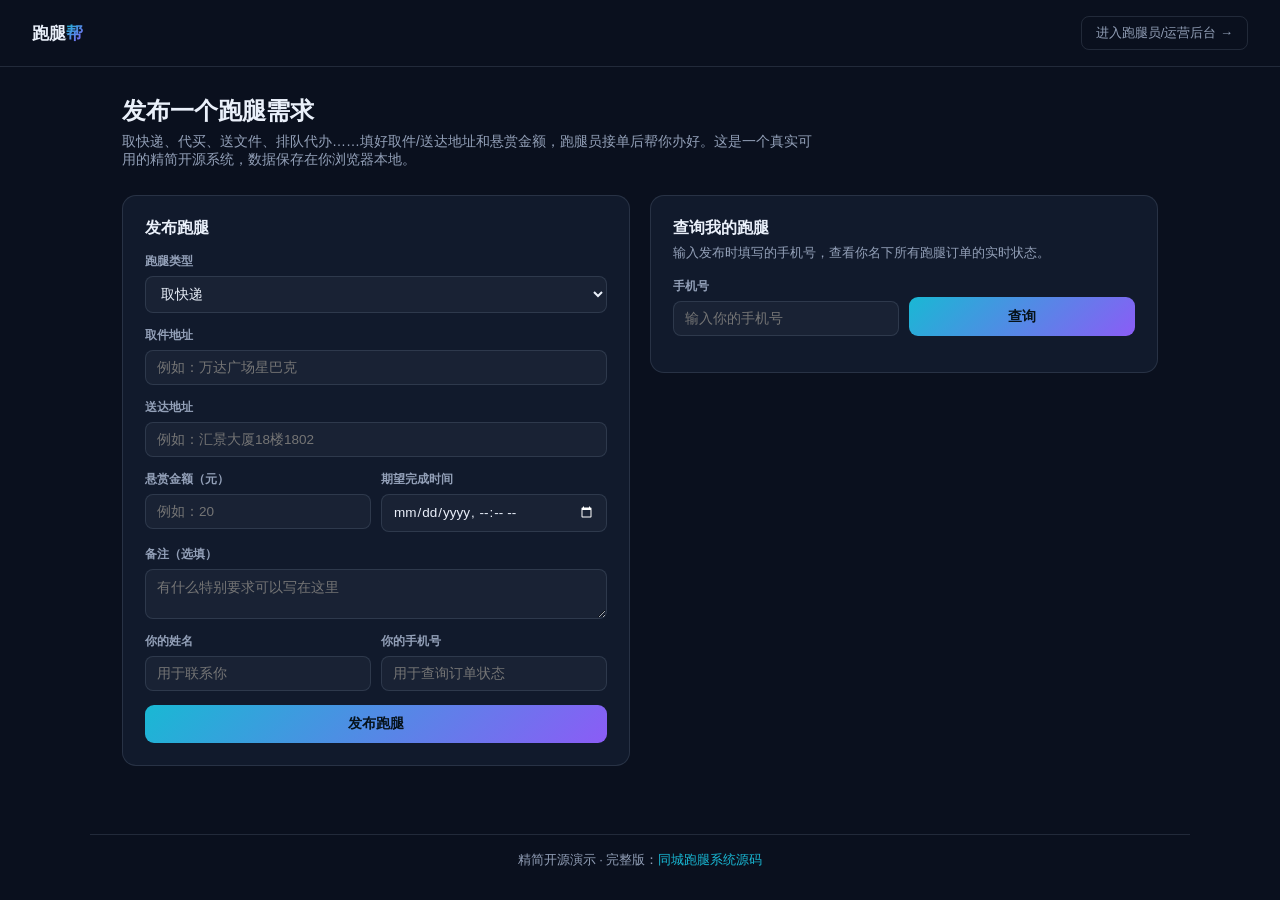
==== index.html @ 441fe1d3 "Initial commit: functional local errand-running order system (customer + ops console)" ====
<!DOCTYPE html>
<html lang="zh-CN">
<head>
<meta charset="UTF-8">
<meta name="viewport" content="width=device-width, initial-scale=1.0">
<title>同城跑腿平台（精简开源版）</title>
<meta name="description" content="免费开源的同城跑腿系统精简版：发布跑腿订单（取快递/代买/送文件/排队代办）、按手机号查询订单状态，后台跑腿员接单派送与结算看板，真实增删改查功能，纯前端+localStorage实现，可作为学习或二次开发起点。">
<link rel="stylesheet" href="style.css">
</head>
<body>
  <header class="topbar">
    <div class="brand">跑腿<span class="accent">帮</span></div>
    <a href="admin.html" class="nav-link">进入跑腿员/运营后台 →</a>
  </header>

  <main class="container">
    <div class="page-head">
      <h1>发布一个跑腿需求</h1>
      <p>取快递、代买、送文件、排队代办……填好取件/送达地址和悬赏金额，跑腿员接单后帮你办好。这是一个真实可用的精简开源系统，数据保存在你浏览器本地。</p>
    </div>

    <div class="grid-2">
      <section class="panel">
        <h2>发布跑腿</h2>
        <div id="postMsg"></div>
        <form id="postForm" novalidate>
          <div class="field">
            <label>跑腿类型</label>
            <select id="typeInput" required>
              <option value="取快递">取快递</option>
              <option value="代买">代买</option>
              <option value="送文件">送文件</option>
              <option value="排队代办">排队代办</option>
              <option value="其他">其他</option>
            </select>
          </div>
          <div class="field">
            <label>取件地址</label>
            <input id="pickupInput" type="text" required placeholder="例如：万达广场星巴克">
          </div>
          <div class="field">
            <label>送达地址</label>
            <input id="dropoffInput" type="text" required placeholder="例如：汇景大厦18楼1802">
          </div>
          <div class="field-row">
            <div class="field">
              <label>悬赏金额（元）</label>
              <input id="rewardInput" type="number" min="1" step="1" required placeholder="例如：20">
            </div>
            <div class="field">
              <label>期望完成时间</label>
              <input id="deadlineInput" type="datetime-local" required>
            </div>
          </div>
          <div class="field">
            <label>备注（选填）</label>
            <textarea id="notesInput" rows="2" placeholder="有什么特别要求可以写在这里"></textarea>
          </div>
          <div class="field-row">
            <div class="field">
              <label>你的姓名</label>
              <input id="customerNameInput" type="text" required placeholder="用于联系你">
            </div>
            <div class="field">
              <label>你的手机号</label>
              <input id="customerPhoneInput" type="tel" required placeholder="用于查询订单状态">
            </div>
          </div>
          <button type="submit" class="btn btn-primary btn-block">发布跑腿</button>
        </form>
      </section>

      <section class="panel">
        <h2>查询我的跑腿</h2>
        <p class="sub">输入发布时填写的手机号，查看你名下所有跑腿订单的实时状态。</p>
        <div class="field-row" style="align-items:flex-end">
          <div class="field" style="margin-bottom:0">
            <label>手机号</label>
            <input id="lookupPhoneInput" type="tel" placeholder="输入你的手机号">
          </div>
          <button id="btnLookup" class="btn btn-primary" style="height:39px">查询</button>
        </div>
        <div id="lookupMsg"></div>
        <div id="myErrands" class="errand-list"></div>
      </section>
    </div>
  </main>

  <script src="data.js"></script>
  <script src="script.js"></script>

<footer style="margin:40px auto 16px;max-width:1100px;padding:16px 20px 0;border-top:1px solid var(--line,rgba(147,160,184,.18));text-align:center;color:var(--muted,#93A0B8);font-size:13px">精简开源演示 &middot; 完整版：<a href="https://inzyxuashop.com/paotui-yuanma.html" target="_blank" rel="noopener" style="color:var(--cyan,#19B8D4);text-decoration:none">同城跑腿系统源码</a></footer>
</body>
</html>
---- style.css ----
:root{--ink:#0A101E;--surface:#111a2c;--surface2:#16223a;--line:rgba(147,160,184,.18);--muted:#93A0B8;--text:#EAF0FA;--cyan:#19B8D4;--violet:#8B5CF6;--green:#3ED598;--red:#F87171;--amber:#F59E0B;--radius:14px;color-scheme:dark}
*{box-sizing:border-box}
body{margin:0;background:var(--ink);color:var(--text);font-family:-apple-system,BlinkMacSystemFont,"Segoe UI","PingFang SC","Microsoft YaHei",sans-serif;min-height:100vh}
a{color:inherit;text-decoration:none}

.topbar{display:flex;align-items:center;justify-content:space-between;padding:16px 32px;border-bottom:1px solid var(--line)}
.brand{font-size:17px;font-weight:700}
.brand .accent{background:linear-gradient(135deg,var(--cyan),var(--violet));-webkit-background-clip:text;background-clip:text;color:transparent}
.nav-link{font-size:13px;color:var(--muted);border:1px solid var(--line);padding:7px 14px;border-radius:8px}
.nav-link:hover{border-color:var(--cyan);color:var(--text)}

.container{max-width:1100px;margin:0 auto;padding:28px 32px}
.page-head h1{font-size:24px;font-weight:700;margin:0 0 6px}
.page-head p{color:var(--muted);font-size:14px;margin:0 0 26px;max-width:700px}

.grid-2{display:grid;grid-template-columns:1fr 1fr;gap:20px;align-items:start}
.panel{background:var(--surface);border:1px solid var(--line);border-radius:var(--radius);padding:22px}
.panel h2{margin:0 0 14px;font-size:16px}
.panel .sub{color:var(--muted);font-size:12.5px;margin:-8px 0 16px}

.section-title{font-size:15px;font-weight:700;margin:0 0 12px}

.field{display:flex;flex-direction:column;gap:6px;margin-bottom:14px}
.field label{font-size:12px;color:var(--muted);font-weight:600}
.field input,.field select,.field textarea{background:rgba(147,160,184,.06);border:1px solid var(--line);border-radius:8px;padding:9px 11px;color:var(--text);font-family:inherit;font-size:13.5px;outline:none;width:100%}
.field input:focus,.field select:focus,.field textarea:focus{border-color:var(--cyan)}
.field-row{display:grid;grid-template-columns:1fr 1fr;gap:10px}

.btn{font-family:inherit;font-size:13.5px;font-weight:600;padding:10px 18px;border-radius:9px;border:1px solid var(--line);background:transparent;color:var(--text);cursor:pointer}
.btn:hover{border-color:var(--cyan)}
.btn-primary{background:linear-gradient(135deg,var(--cyan),var(--violet));border:none;color:#06121A}
.btn-block{width:100%}
.btn-sm{padding:5px 11px;font-size:12px}
.btn-danger{border-color:rgba(248,113,113,.4);color:var(--red)}

.msg{margin:0 0 14px;font-size:12.5px;padding:9px 12px;border-radius:8px}
.msg.error{background:rgba(248,113,113,.1);border:1px solid rgba(248,113,113,.3);color:var(--red)}
.msg.success{background:rgba(62,213,152,.1);border:1px solid rgba(62,213,152,.3);color:var(--green)}

/* errand cards (customer list + admin hall) */
.errand-list{display:flex;flex-direction:column;gap:12px;margin-top:14px}
.errand-card{background:rgba(147,160,184,.05);border:1px solid var(--line);border-radius:12px;padding:14px 16px}
.errand-card__top{display:flex;align-items:center;justify-content:space-between;margin-bottom:8px}
.errand-card__type{font-size:14px;font-weight:700}
.errand-card__addr{font-size:13px;color:var(--text);margin-bottom:4px;display:flex;gap:8px}
.errand-card__addr .from,.errand-card__addr .to{flex-shrink:0;font-size:11px;font-weight:700;color:#06121A;background:var(--cyan);border-radius:5px;padding:1px 6px;height:fit-content}
.errand-card__addr .to{background:var(--violet);color:#fff}
.errand-card__meta{font-size:12px;color:var(--muted);margin-top:4px}
.errand-card__actions{display:flex;gap:8px;align-items:center;margin-top:12px;flex-wrap:wrap}
.errand-card__actions select{background:rgba(147,160,184,.06);border:1px solid var(--line);border-radius:8px;padding:7px 9px;color:var(--text);font-family:inherit;font-size:12.5px}

.modal-backdrop{position:fixed;inset:0;background:rgba(4,8,16,.75);display:none;align-items:center;justify-content:center;padding:20px;z-index:50}
.modal-backdrop.show{display:flex}
.modal{background:var(--surface);border:1px solid var(--line);border-radius:18px;max-width:460px;width:100%;max-height:88vh;overflow:auto;padding:26px}
.modal h2{margin:0 0 6px;font-size:18px}
.modal .sub{color:var(--muted);font-size:12.5px;margin:0 0 18px}
.modal-close{float:right;background:none;border:none;color:var(--muted);font-size:20px;cursor:pointer}

/* admin */
.admin-layout{display:flex;min-height:100vh}
.sidebar{width:220px;flex-shrink:0;border-right:1px solid var(--line);padding:20px 14px}
.sidebar .brand{padding:0 10px 20px}
.side-link{display:block;padding:10px 12px;border-radius:9px;font-size:13.5px;color:var(--muted);margin-bottom:4px;cursor:pointer}
.side-link:hover{background:rgba(147,160,184,.06)}
.side-link.active{background:rgba(25,184,212,.12);color:var(--text)}
.admin-main{flex:1;padding:28px 34px;overflow:auto}
.admin-view{display:none}
.admin-view.active{display:block}

.stat-grid{display:grid;grid-template-columns:repeat(4,1fr);gap:14px;margin-bottom:26px}
.stat-card{background:var(--surface);border:1px solid var(--line);border-radius:var(--radius);padding:20px}
.stat-card .num{font-size:26px;font-weight:800}
.stat-card .label{font-size:12px;color:var(--muted);margin-top:4px}

table{width:100%;border-collapse:collapse;font-size:13.5px;margin-bottom:30px}
th{text-align:left;padding:10px 12px;color:var(--muted);font-weight:600;border-bottom:1px solid var(--line);font-size:12px}
td{padding:11px 12px;border-bottom:1px solid var(--line)}
.leaderboard-row td:nth-child(3){color:var(--cyan);font-weight:700}
.badge{display:inline-block;font-size:11px;font-weight:700;padding:3px 9px;border-radius:999px}
.badge.open{background:rgba(245,158,11,.14);color:var(--amber)}
.badge.accepted{background:rgba(25,184,212,.14);color:var(--cyan)}
.badge.delivered{background:rgba(62,213,152,.14);color:var(--green)}
.badge.cancelled{background:rgba(248,113,113,.14);color:var(--red)}
.table-actions{display:flex;gap:6px}
.table-toolbar{display:flex;justify-content:space-between;align-items:center;margin-bottom:16px}
.filter-row{display:flex;gap:6px;flex-wrap:wrap}
.filter-btn{font-size:12px;padding:6px 12px;border-radius:999px;border:1px solid var(--line);background:transparent;color:var(--muted);cursor:pointer}
.filter-btn.active{border-color:var(--cyan);color:var(--text)}

@media (max-width:820px){
  .admin-layout{flex-direction:column}
  .sidebar{width:100%;display:flex;overflow-x:auto;border-right:none;border-bottom:1px solid var(--line)}
  .stat-grid{grid-template-columns:repeat(2,1fr)}
  .grid-2{grid-template-columns:1fr}
}
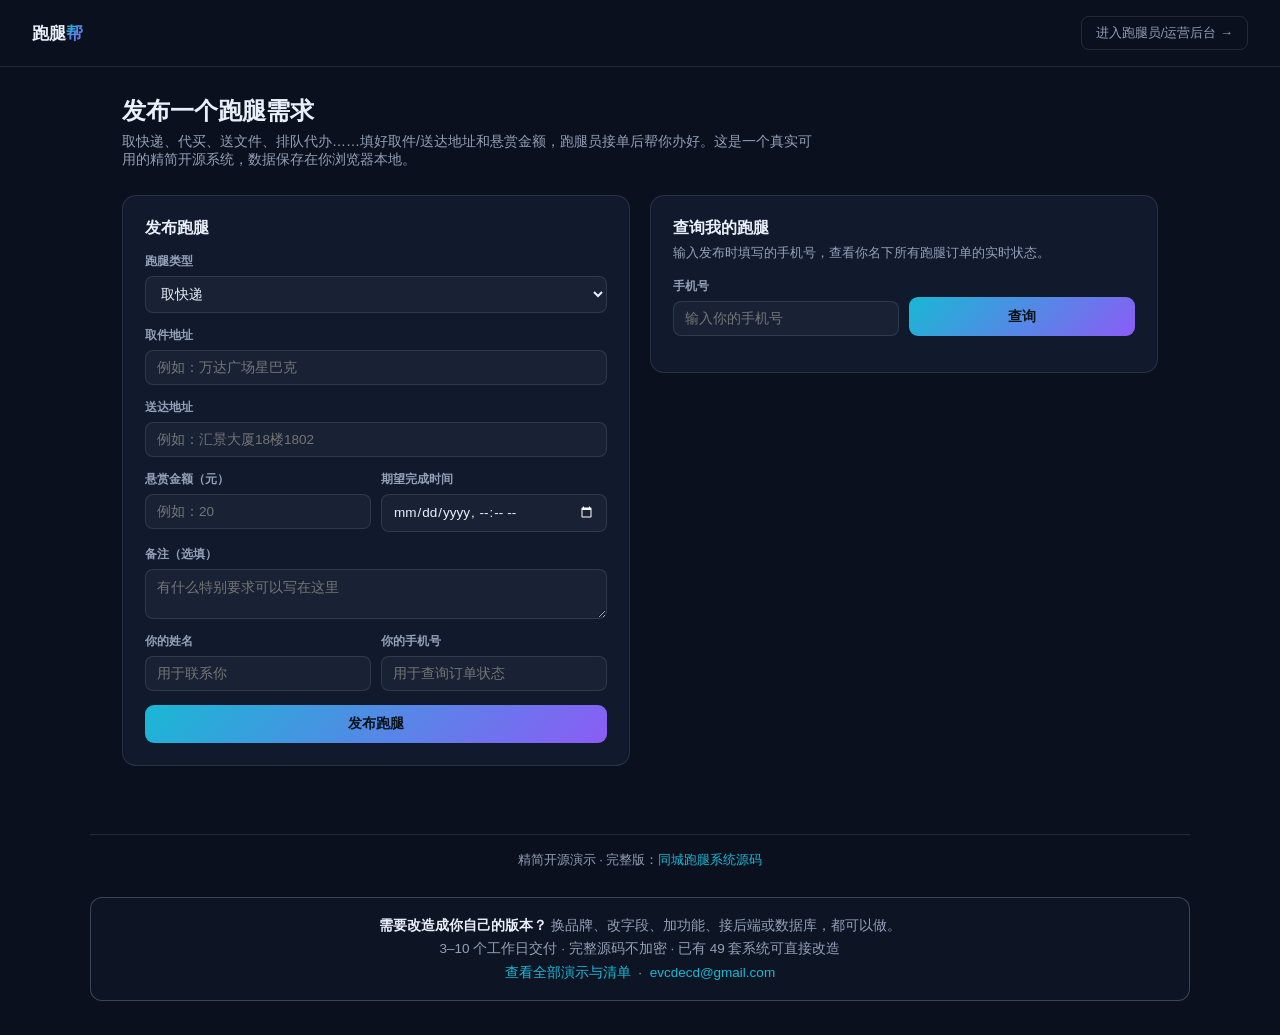
==== commit e4fc4531: "Add a custom-delivery footer" ====
--- a/index.html
+++ b/index.html
@@ -90,5 +90,15 @@
   <script src="script.js"></script>
 
 <footer style="margin:40px auto 16px;max-width:1100px;padding:16px 20px 0;border-top:1px solid var(--line,rgba(147,160,184,.18));text-align:center;color:var(--muted,#93A0B8);font-size:13px">精简开源演示 &middot; 完整版：<a href="https://inzyxuashop.com/paotui-yuanma.html" target="_blank" rel="noopener" style="color:var(--cyan,#19B8D4);text-decoration:none">同城跑腿系统源码</a></footer>
+
+<!-- custom-delivery -->
+<div style="max-width:1100px;margin:28px auto 34px;padding:16px 20px;border:1px solid rgba(147,160,184,.35);border-radius:12px;background:rgba(17,26,44,.55);font:13.5px/1.75 -apple-system,BlinkMacSystemFont,'Segoe UI','PingFang SC','Microsoft YaHei',sans-serif;color:#93a0b8;text-align:center">
+  <strong style="color:#eaf0fa">需要改造成你自己的版本？</strong>
+  换品牌、改字段、加功能、接后端或数据库，都可以做。<br>
+  3–10 个工作日交付 · 完整源码不加密 · 已有 49 套系统可直接改造<br>
+  <a href="https://inzyxuashop.com" style="color:#19b8d4;text-decoration:none">查看全部演示与清单</a>
+  &nbsp;·&nbsp;
+  <a href="mailto:evcdecd@gmail.com" style="color:#19b8d4;text-decoration:none">evcdecd@gmail.com</a>
+</div>
 </body>
-</html>
+</html>
